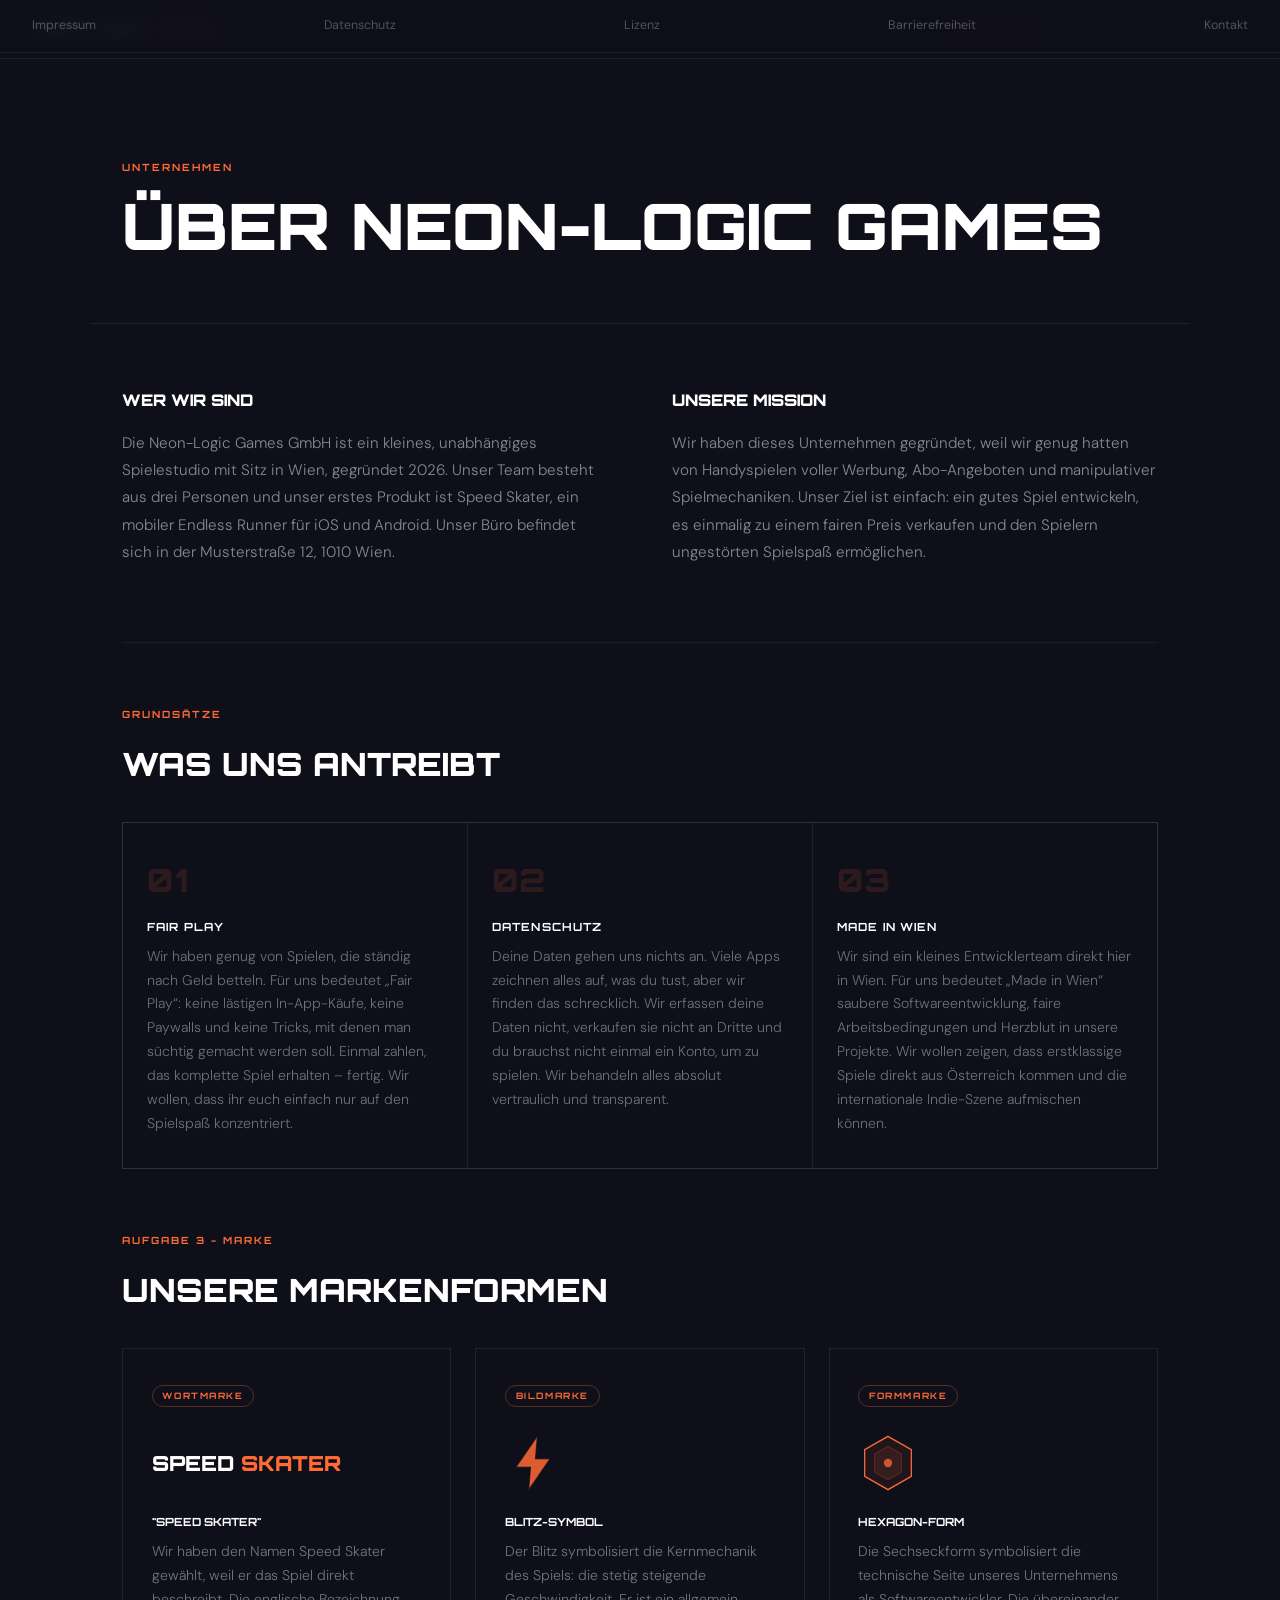
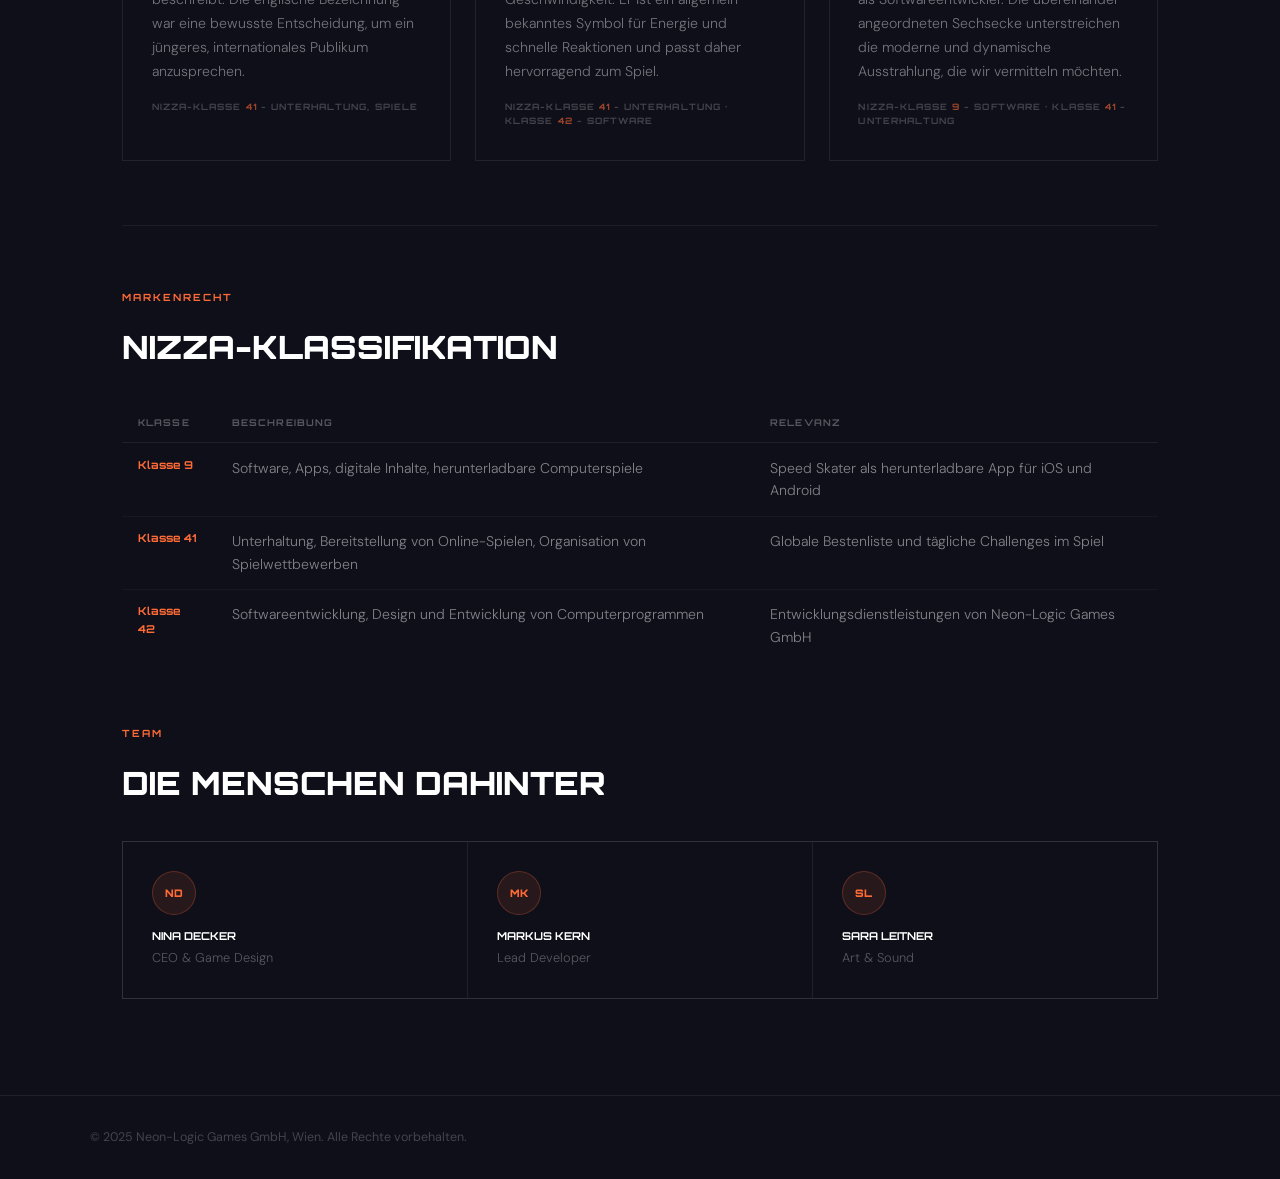
==== about.html @ dabe0238 "about us done" ====
<!DOCTYPE html>
<html lang="de">
<head>
    <meta charset="UTF-8">
    <meta name="viewport" content="width=device-width, initial-scale=1.0">
    <title>Über uns - Neon-Logic Games</title>
    <link rel="preconnect" href="https://fonts.googleapis.com">
    <link rel="preconnect" href="https://fonts.gstatic.com" crossorigin>
    <link href="https://fonts.googleapis.com/css2?family=Orbitron:wght@400;700;900&family=DM+Sans:wght@300;400;500&display=swap" rel="stylesheet">
    <style>
        * {
            box-sizing: border-box;
            margin: 0;
            padding: 0;
        }

        body {
            background-color: #0f0f1a;
            color: #ffffff;
            font-family: 'DM Sans', sans-serif;
            line-height: 1.6;
        }

        a {
            text-decoration: none;
            color: inherit;
        }

        nav {
            position: fixed;
            top: 0;
            left: 0;
            right: 0;
            z-index: 100;
            background: rgba(15, 15, 26, 0.92);
            backdrop-filter: blur(10px);
            border-bottom: 1px solid rgba(255,255,255,0.07);
            padding: 1rem 2rem;
            display: flex;
            justify-content: space-between;
            align-items: center;
        }

        .nav-logo {
            font-family: 'Orbitron', sans-serif;
            font-weight: 900;
            font-size: 0.9rem;
            text-transform: uppercase;
            letter-spacing: 0.08em;
        }

        .nav-logo span {
            color: #ff6b35;
        }

        nav ul {
            list-style: none;
            display: flex;
            gap: 2rem;
        }

        nav ul li a {
            font-family: 'Orbitron', sans-serif;
            font-size: 0.65rem;
            text-transform: uppercase;
            letter-spacing: 0.12em;
            color: rgba(255,255,255,0.5);
            font-weight: 700;
        }

        nav ul li a:hover {
            color: #ff6b35;
        }

        nav ul li a.active {
            color: #ff6b35;
        }

        .page-header {
            padding: 10rem 2rem 4rem 2rem;
            max-width: 1100px;
            margin: 0 auto;
            border-bottom: 1px solid rgba(255,255,255,0.07);
        }

        .eyebrow {
            font-family: 'Orbitron', sans-serif;
            font-size: 0.62rem;
            letter-spacing: 0.2em;
            text-transform: uppercase;
            color: #ff6b35;
            font-weight: 700;
            display: block;
            margin-bottom: 1rem;
        }

        h1 {
            font-family: 'Orbitron', sans-serif;
            font-size: clamp(2rem, 5vw, 4rem);
            font-weight: 900;
            text-transform: uppercase;
            color: #fff;
            line-height: 1.05;
        }

        .content {
            max-width: 1100px;
            margin: 0 auto;
            padding: 4rem 2rem;
        }

        .intro-grid {
            display: grid;
            grid-template-columns: 1fr 1fr;
            gap: 4rem;
            margin-bottom: 4rem;
            padding-bottom: 4rem;
            border-bottom: 1px solid rgba(255,255,255,0.06);
        }

        .intro-grid h2 {
            font-family: 'Orbitron', sans-serif;
            font-size: 1rem;
            font-weight: 900;
            text-transform: uppercase;
            color: #fff;
            margin-bottom: 1rem;
        }

        .intro-grid p {
            font-size: 0.95rem;
            color: rgba(255,255,255,0.5);
            line-height: 1.8;
            font-weight: 300;
            margin-bottom: 0.7rem;
        }

        .values-section {
            margin-bottom: 4rem;
        }

        .section-heading {
            font-family: 'Orbitron', sans-serif;
            font-size: clamp(1.2rem, 2.5vw, 2rem);
            font-weight: 900;
            text-transform: uppercase;
            color: #fff;
            margin-bottom: 2rem;
        }

        .values-grid {
            display: grid;
            grid-template-columns: repeat(3, 1fr);
            border: 1px solid rgba(255,255,255,0.07);
            gap: 1px;
            background: rgba(255,255,255,0.07);
        }

        .value-card {
            background: #0f0f1a;
            padding: 2rem 1.5rem;
        }

        .value-number {
            font-family: 'Orbitron', sans-serif;
            font-size: 2rem;
            font-weight: 900;
            color: rgba(255, 107, 53, 0.12);
            display: block;
            margin-bottom: 0.8rem;
        }

        .value-title {
            font-family: 'Orbitron', sans-serif;
            font-size: 0.7rem;
            font-weight: 700;
            text-transform: uppercase;
            letter-spacing: 0.1em;
            color: #fff;
            margin-bottom: 0.5rem;
        }

        .value-text {
            font-size: 0.88rem;
            font-weight: 300;
            color: rgba(255,255,255,0.4);
            line-height: 1.7;
        }

        .brands-section {
            margin-bottom: 4rem;
            padding-bottom: 4rem;
            border-bottom: 1px solid rgba(255,255,255,0.06);
        }

        .brands-grid {
            display: grid;
            grid-template-columns: repeat(3, 1fr);
            gap: 1.5rem;
            margin-top: 2rem;
        }

        .brand-card {
            border: 1px solid rgba(255,255,255,0.08);
            padding: 2rem 1.8rem;
        }

        .brand-type {
            font-family: 'Orbitron', sans-serif;
            font-size: 0.55rem;
            font-weight: 700;
            letter-spacing: 0.18em;
            text-transform: uppercase;
            color: #ff6b35;
            border: 1px solid rgba(255,107,53,0.3);
            padding: 0.2rem 0.6rem;
            border-radius: 20px;
            display: inline-block;
            margin-bottom: 1.5rem;
        }

        .brand-visual {
            margin-bottom: 1.2rem;
            height: 64px;
            display: flex;
            align-items: center;
        }

        .wordmark-text {
            font-family: 'Orbitron', sans-serif;
            font-size: 1.3rem;
            font-weight: 900;
            text-transform: uppercase;
            color: #fff;
        }

        .wordmark-text span {
            color: #ff6b35;
        }

        .brand-title {
            font-family: 'Orbitron', sans-serif;
            font-size: 0.7rem;
            font-weight: 700;
            text-transform: uppercase;
            color: #fff;
            margin-bottom: 0.5rem;
        }

        .brand-description {
            font-size: 0.88rem;
            font-weight: 300;
            color: rgba(255,255,255,0.42);
            line-height: 1.7;
            margin-bottom: 1rem;
        }

        .nizza-label {
            font-family: 'Orbitron', sans-serif;
            font-size: 0.55rem;
            font-weight: 700;
            letter-spacing: 0.12em;
            text-transform: uppercase;
            color: rgba(255,255,255,0.22);
        }

        .nizza-label span {
            color: rgba(255, 107, 53, 0.6);
        }

        .nizza-section {
            margin-bottom: 4rem;
        }

        table {
            width: 100%;
            border-collapse: collapse;
            margin-top: 1.5rem;
            font-size: 0.88rem;
        }

        th {
            font-family: 'Orbitron', sans-serif;
            font-size: 0.58rem;
            font-weight: 700;
            letter-spacing: 0.12em;
            text-transform: uppercase;
            color: rgba(255,255,255,0.3);
            text-align: left;
            padding: 0.7rem 1rem;
            border-bottom: 1px solid rgba(255,255,255,0.07);
        }

        td {
            padding: 0.85rem 1rem;
            border-bottom: 1px solid rgba(255,255,255,0.04);
            color: rgba(255,255,255,0.48);
            font-weight: 300;
            vertical-align: top;
            line-height: 1.6;
        }

        td:first-child {
            font-family: 'Orbitron', sans-serif;
            font-size: 0.68rem;
            font-weight: 700;
            color: #ff6b35;
        }

        tr:last-child td {
            border-bottom: none;
        }

        .team-section { margin-bottom: 2rem; }

        .team-grid {
            display: grid;
            grid-template-columns: repeat(3, 1fr);
            gap: 1px;
            background: rgba(255,255,255,0.07);
            border: 1px solid rgba(255,255,255,0.07);
            margin-top: 1.5rem;
        }

        .team-card {
            background: #0f0f1a;
            padding: 1.8rem;
        }

        .team-avatar {
            width: 44px;
            height: 44px;
            border-radius: 50%;
            background: rgba(255,107,53,0.1);
            border: 1px solid rgba(255,107,53,0.25);
            display: flex;
            align-items: center;
            justify-content: center;
            font-family: 'Orbitron', sans-serif;
            font-size: 0.65rem;
            font-weight: 900;
            color: #ff6b35;
            margin-bottom: 0.8rem;
        }

        .team-name {
            font-family: 'Orbitron', sans-serif;
            font-size: 0.68rem;
            font-weight: 700;
            text-transform: uppercase;
            color: #fff;
            margin-bottom: 0.2rem;
        }

        .team-role {
            font-size: 0.8rem;
            color: rgba(255,255,255,0.3);
            font-weight: 300;
        }

        footer {
            border-top: 1px solid rgba(255,255,255,0.07);
            padding: 2rem;
        }

        .footer-inner {
            max-width: 1100px;
            margin: 0 auto;
            display: flex;
            justify-content: space-between;
            align-items: center;
            flex-wrap: wrap;
            gap: 1rem;
        }

        .footer-copy {
            font-size: 0.78rem;
            color: rgba(255,255,255,0.22);
        }

        .footer-links {
            display: flex;
            gap: 1.5rem;
            flex-wrap: wrap;
        }

        .footer-links a {
            font-size: 0.78rem;
            color: rgba(255,255,255,0.28);
        }

        .footer-links a:hover {
            color: #ff6b35;
        }

        @media (max-width: 850px) {
            .intro-grid { grid-template-columns: 1fr; gap: 2rem; }
            .brands-grid { grid-template-columns: 1fr; }
            .values-grid { grid-template-columns: 1fr 1fr; }
            .team-grid { grid-template-columns: 1fr 1fr; }
        }

        @media (max-width: 550px) {
            nav ul { display: none; }
            .values-grid { grid-template-columns: 1fr; }
            .team-grid { grid-template-columns: 1fr; }
            .page-header { padding-top: 7rem; }
        }
    </style>
</head>
<body>

<nav>
    <a href="index.html" class="nav-logo">Neon<span>-</span>Logic <span>Games</span></a>
    <ul>
        <li><a href="index.html">Start</a></li>
        <li><a href="about.html" class="active">Über uns</a></li>
        <li><a href="contact.html">Kontakt</a></li>
        <li><a href="impressum.html">Impressum</a></li>
    </ul>
</nav>

<main>
    <div class="page-header">
        <span class="eyebrow">Unternehmen</span>
        <h1>Über Neon-Logic Games</h1>
    </div>

    <div class="content">

        <div class="intro-grid">
            <div>
                <h2>Wer wir sind</h2>
                <p>Die Neon-Logic Games GmbH ist ein kleines, unabhängiges Spielestudio mit Sitz in Wien, gegründet 2026. Unser Team besteht aus drei Personen und unser erstes Produkt ist Speed ​​Skater, ein mobiler Endless Runner für iOS und Android. Unser Büro befindet sich in der Musterstraße 12, 1010 Wien.</p>
            </div>
            <div>
                <h2>Unsere Mission</h2>
                <p>Wir haben dieses Unternehmen gegründet, weil wir genug hatten von Handyspielen voller Werbung, Abo-Angeboten und manipulativer Spielmechaniken. Unser Ziel ist einfach: ein gutes Spiel entwickeln, es einmalig zu einem fairen Preis verkaufen und den Spielern ungestörten Spielspaß ermöglichen.</p>
            </div>
        </div>

        <div class="values-section">
            <span class="eyebrow">Grundsätze</span>
            <h2 class="section-heading">Was uns antreibt</h2>
            <div class="values-grid">
                <div class="value-card">
                    <span class="value-number">01</span>
                    <div class="value-title">Fair Play</div>
                    <p class="value-text">Wir haben genug von Spielen, die ständig nach Geld betteln. Für uns bedeutet „Fair Play“: keine lästigen In-App-Käufe, keine Paywalls und keine Tricks, mit denen man süchtig gemacht werden soll. Einmal zahlen, das komplette Spiel erhalten – fertig. Wir wollen, dass ihr euch einfach nur auf den Spielspaß konzentriert.</p>
                </div>
                <div class="value-card">
                    <span class="value-number">02</span>
                    <div class="value-title">Datenschutz</div>
                    <p class="value-text">Deine Daten gehen uns nichts an. Viele Apps zeichnen alles auf, was du tust, aber wir finden das schrecklich. Wir erfassen deine Daten nicht, verkaufen sie nicht an Dritte und du brauchst nicht einmal ein Konto, um zu spielen. Wir behandeln alles absolut vertraulich und transparent.</p>
                </div>
                <div class="value-card">
                    <span class="value-number">03</span>
                    <div class="value-title">Made in Wien</div>
                    <p class="value-text">Wir sind ein kleines Entwicklerteam direkt hier in Wien. Für uns bedeutet „Made in Wien“ saubere Softwareentwicklung, faire Arbeitsbedingungen und Herzblut in unsere Projekte. Wir wollen zeigen, dass erstklassige Spiele direkt aus Österreich kommen und die internationale Indie-Szene aufmischen können.</p>
                </div>
            </div>
        </div>

        <div class="brands-section">
            <span class="eyebrow">Aufgabe 3 - Marke</span>
            <h2 class="section-heading">Unsere Markenformen</h2>

            <div class="brands-grid">

                <div class="brand-card">
                    <span class="brand-type">Wortmarke</span>
                    <div class="brand-visual">
                        <div class="wordmark-text">Speed<span> Skater</span></div>
                    </div>
                    <div class="brand-title">"Speed Skater"</div>
                    <p class="brand-description">Wir haben den Namen Speed ​​Skater gewählt, weil er das Spiel direkt beschreibt. Die englische Bezeichnung war eine bewusste Entscheidung, um ein jüngeres, internationales Publikum anzusprechen.</p>
                    <div class="nizza-label">Nizza-Klasse <span>41</span> - Unterhaltung, Spiele</div>
                </div>

                <div class="brand-card">
                    <span class="brand-type">Bildmarke</span>
                    <div class="brand-visual">
                        <svg width="56" height="56" viewBox="0 0 64 64" fill="none" xmlns="http://www.w3.org/2000/svg" aria-label="Blitz-Symbol der Bildmarke">
                            <polygon points="36,4 14,36 30,36 28,60 50,28 34,28" fill="#ff6b35" opacity="0.85"/>
                            <polygon points="36,4 14,36 30,36 28,60 50,28 34,28" fill="none" stroke="#ff6b35" stroke-width="1.5" opacity="0.3"/>
                        </svg>
                    </div>
                    <div class="brand-title">Blitz-Symbol</div>
                    <p class="brand-description">Der Blitz symbolisiert die Kernmechanik des Spiels: die stetig steigende Geschwindigkeit. Er ist ein allgemein bekanntes Symbol für Energie und schnelle Reaktionen und passt daher hervorragend zum Spiel.</p>
                    <div class="nizza-label">Nizza-Klasse <span>41</span> - Unterhaltung · Klasse <span>42</span> - Software</div>
                </div>

                <div class="brand-card">
                    <span class="brand-type">Formmarke</span>
                    <div class="brand-visual">
                        <svg width="60" height="60" viewBox="0 0 72 72" fill="none" xmlns="http://www.w3.org/2000/svg" aria-label="Hexagon-Formmarke">
                            <polygon points="36,4 64,20 64,52 36,68 8,52 8,20" fill="rgba(255,107,53,0.07)" stroke="#ff6b35" stroke-width="1.5"/>
                            <polygon points="36,16 52,25 52,47 36,56 20,47 20,25" fill="rgba(255,107,53,0.1)" stroke="rgba(255,107,53,0.3)" stroke-width="1"/>
                            <circle cx="36" cy="36" r="5" fill="#ff6b35" opacity="0.75"/>
                        </svg>
                    </div>
                    <div class="brand-title">Hexagon-Form</div>
                    <p class="brand-description">Die Sechseckform symbolisiert die technische Seite unseres Unternehmens als Softwareentwickler. Die übereinander angeordneten Sechsecke unterstreichen die moderne und dynamische Ausstrahlung, die wir vermitteln möchten.</p>
                    <div class="nizza-label">Nizza-Klasse <span>9</span> - Software · Klasse <span>41</span> - Unterhaltung</div>
                </div>

            </div>
        </div>

        <div class="nizza-section">
            <span class="eyebrow">Markenrecht</span>
            <h2 class="section-heading">Nizza-Klassifikation</h2>
            <table>
                <thead>
                    <tr>
                        <th>Klasse</th>
                        <th>Beschreibung</th>
                        <th>Relevanz</th>
                    </tr>
                </thead>
                <tbody>
                    <tr>
                        <td>Klasse 9</td>
                        <td>Software, Apps, digitale Inhalte, herunterladbare Computerspiele</td>
                        <td>Speed Skater als herunterladbare App für iOS und Android</td>
                    </tr>
                    <tr>
                        <td>Klasse 41</td>
                        <td>Unterhaltung, Bereitstellung von Online-Spielen, Organisation von Spielwettbewerben</td>
                        <td>Globale Bestenliste und tägliche Challenges im Spiel</td>
                    </tr>
                    <tr>
                        <td>Klasse 42</td>
                        <td>Softwareentwicklung, Design und Entwicklung von Computerprogrammen</td>
                        <td>Entwicklungsdienstleistungen von Neon-Logic Games GmbH</td>
                    </tr>
                </tbody>
            </table>
        </div>

        <div class="team-section">
            <span class="eyebrow">Team</span>
            <h2 class="section-heading">Die Menschen dahinter</h2>
            <div class="team-grid">
                <div class="team-card">
                    <div class="team-avatar">ND</div>
                    <div class="team-name">Nina Decker</div>
                    <div class="team-role">CEO &amp; Game Design</div>
                </div>
                <div class="team-card">
                    <div class="team-avatar">MK</div>
                    <div class="team-name">Markus Kern</div>
                    <div class="team-role">Lead Developer</div>
                </div>
                <div class="team-card">
                    <div class="team-avatar">SL</div>
                    <div class="team-name">Sara Leitner</div>
                    <div class="team-role">Art &amp; Sound</div>
                </div>
            </div>
        </div>

    </div>
</main>

<footer>
    <div class="footer-inner">
        <span class="footer-copy">© 2025 Neon-Logic Games GmbH, Wien. Alle Rechte vorbehalten.</span>
        <nav class="footer-links">
            <a href="impressum.html">Impressum</a>
            <a href="privacy.html">Datenschutz</a>
            <a href="license.html">Lizenz</a>
            <a href="accessibility.html">Barrierefreiheit</a>
            <a href="contact.html">Kontakt</a>
        </nav>
    </div>
</footer>

</body>
</html>
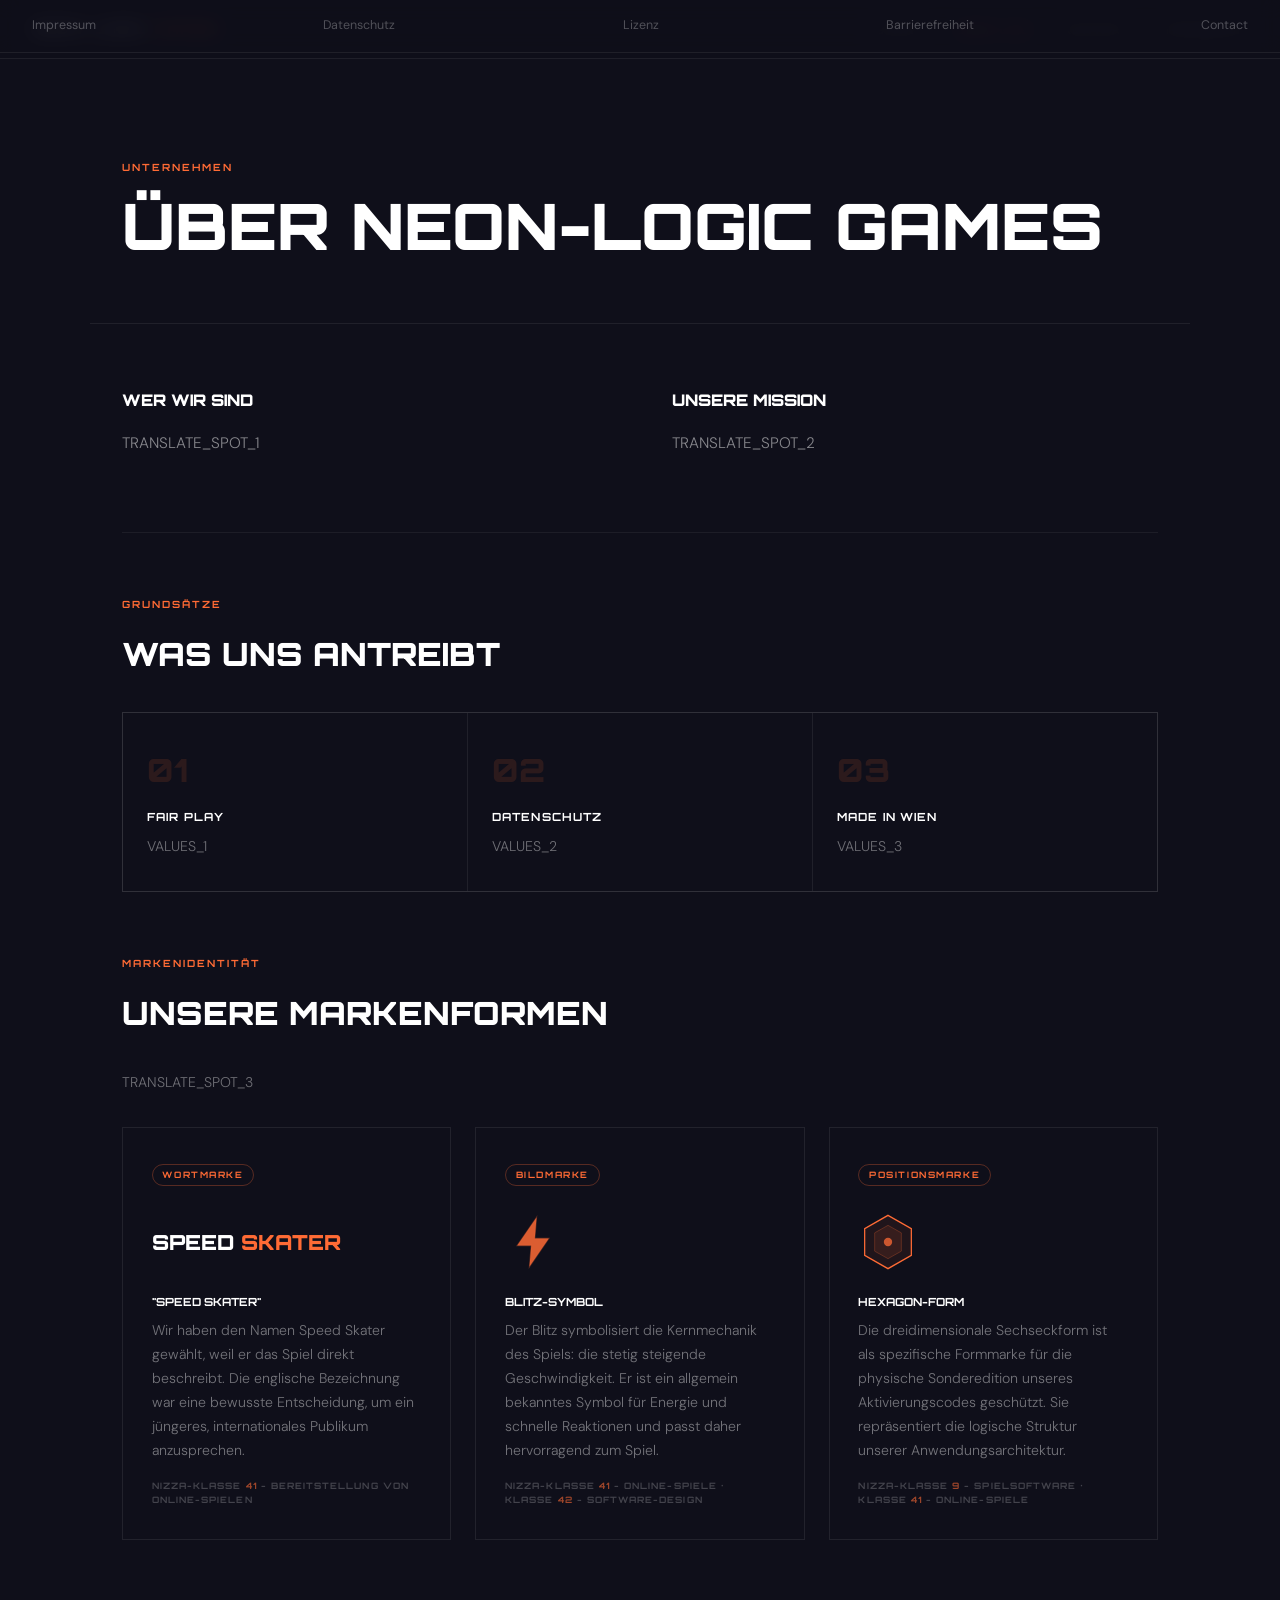
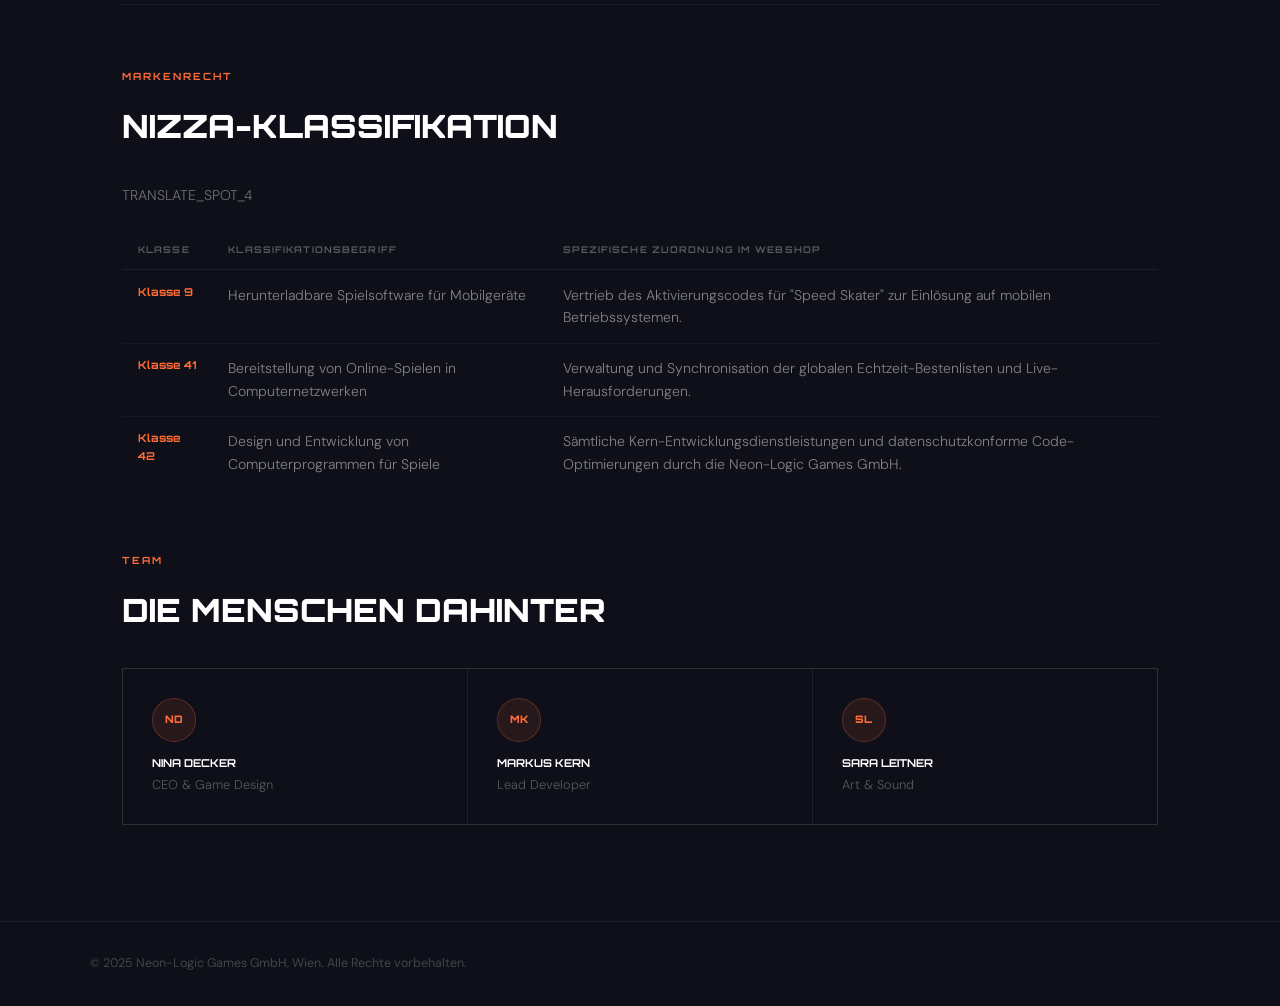
==== commit 21212953: "Refactor style and layout to one css file for optimization" ====
--- a/about.html
+++ b/about.html
@@ -7,406 +7,7 @@
     <link rel="preconnect" href="https://fonts.googleapis.com">
     <link rel="preconnect" href="https://fonts.gstatic.com" crossorigin>
     <link href="https://fonts.googleapis.com/css2?family=Orbitron:wght@400;700;900&family=DM+Sans:wght@300;400;500&display=swap" rel="stylesheet">
-    <style>
-        * {
-            box-sizing: border-box;
-            margin: 0;
-            padding: 0;
-        }
-
-        body {
-            background-color: #0f0f1a;
-            color: #ffffff;
-            font-family: 'DM Sans', sans-serif;
-            line-height: 1.6;
-        }
-
-        a {
-            text-decoration: none;
-            color: inherit;
-        }
-
-        nav {
-            position: fixed;
-            top: 0;
-            left: 0;
-            right: 0;
-            z-index: 100;
-            background: rgba(15, 15, 26, 0.92);
-            backdrop-filter: blur(10px);
-            border-bottom: 1px solid rgba(255,255,255,0.07);
-            padding: 1rem 2rem;
-            display: flex;
-            justify-content: space-between;
-            align-items: center;
-        }
-
-        .nav-logo {
-            font-family: 'Orbitron', sans-serif;
-            font-weight: 900;
-            font-size: 0.9rem;
-            text-transform: uppercase;
-            letter-spacing: 0.08em;
-        }
-
-        .nav-logo span {
-            color: #ff6b35;
-        }
-
-        nav ul {
-            list-style: none;
-            display: flex;
-            gap: 2rem;
-        }
-
-        nav ul li a {
-            font-family: 'Orbitron', sans-serif;
-            font-size: 0.65rem;
-            text-transform: uppercase;
-            letter-spacing: 0.12em;
-            color: rgba(255,255,255,0.5);
-            font-weight: 700;
-        }
-
-        nav ul li a:hover {
-            color: #ff6b35;
-        }
-
-        nav ul li a.active {
-            color: #ff6b35;
-        }
-
-        .page-header {
-            padding: 10rem 2rem 4rem 2rem;
-            max-width: 1100px;
-            margin: 0 auto;
-            border-bottom: 1px solid rgba(255,255,255,0.07);
-        }
-
-        .eyebrow {
-            font-family: 'Orbitron', sans-serif;
-            font-size: 0.62rem;
-            letter-spacing: 0.2em;
-            text-transform: uppercase;
-            color: #ff6b35;
-            font-weight: 700;
-            display: block;
-            margin-bottom: 1rem;
-        }
-
-        h1 {
-            font-family: 'Orbitron', sans-serif;
-            font-size: clamp(2rem, 5vw, 4rem);
-            font-weight: 900;
-            text-transform: uppercase;
-            color: #fff;
-            line-height: 1.05;
-        }
-
-        .content {
-            max-width: 1100px;
-            margin: 0 auto;
-            padding: 4rem 2rem;
-        }
-
-        .intro-grid {
-            display: grid;
-            grid-template-columns: 1fr 1fr;
-            gap: 4rem;
-            margin-bottom: 4rem;
-            padding-bottom: 4rem;
-            border-bottom: 1px solid rgba(255,255,255,0.06);
-        }
-
-        .intro-grid h2 {
-            font-family: 'Orbitron', sans-serif;
-            font-size: 1rem;
-            font-weight: 900;
-            text-transform: uppercase;
-            color: #fff;
-            margin-bottom: 1rem;
-        }
-
-        .intro-grid p {
-            font-size: 0.95rem;
-            color: rgba(255,255,255,0.5);
-            line-height: 1.8;
-            font-weight: 300;
-            margin-bottom: 0.7rem;
-        }
-
-        .values-section {
-            margin-bottom: 4rem;
-        }
-
-        .section-heading {
-            font-family: 'Orbitron', sans-serif;
-            font-size: clamp(1.2rem, 2.5vw, 2rem);
-            font-weight: 900;
-            text-transform: uppercase;
-            color: #fff;
-            margin-bottom: 2rem;
-        }
-
-        .values-grid {
-            display: grid;
-            grid-template-columns: repeat(3, 1fr);
-            border: 1px solid rgba(255,255,255,0.07);
-            gap: 1px;
-            background: rgba(255,255,255,0.07);
-        }
-
-        .value-card {
-            background: #0f0f1a;
-            padding: 2rem 1.5rem;
-        }
-
-        .value-number {
-            font-family: 'Orbitron', sans-serif;
-            font-size: 2rem;
-            font-weight: 900;
-            color: rgba(255, 107, 53, 0.12);
-            display: block;
-            margin-bottom: 0.8rem;
-        }
-
-        .value-title {
-            font-family: 'Orbitron', sans-serif;
-            font-size: 0.7rem;
-            font-weight: 700;
-            text-transform: uppercase;
-            letter-spacing: 0.1em;
-            color: #fff;
-            margin-bottom: 0.5rem;
-        }
-
-        .value-text {
-            font-size: 0.88rem;
-            font-weight: 300;
-            color: rgba(255,255,255,0.4);
-            line-height: 1.7;
-        }
-
-        .brands-section {
-            margin-bottom: 4rem;
-            padding-bottom: 4rem;
-            border-bottom: 1px solid rgba(255,255,255,0.06);
-        }
-
-        .brands-grid {
-            display: grid;
-            grid-template-columns: repeat(3, 1fr);
-            gap: 1.5rem;
-            margin-top: 2rem;
-        }
-
-        .brand-card {
-            border: 1px solid rgba(255,255,255,0.08);
-            padding: 2rem 1.8rem;
-        }
-
-        .brand-type {
-            font-family: 'Orbitron', sans-serif;
-            font-size: 0.55rem;
-            font-weight: 700;
-            letter-spacing: 0.18em;
-            text-transform: uppercase;
-            color: #ff6b35;
-            border: 1px solid rgba(255,107,53,0.3);
-            padding: 0.2rem 0.6rem;
-            border-radius: 20px;
-            display: inline-block;
-            margin-bottom: 1.5rem;
-        }
-
-        .brand-visual {
-            margin-bottom: 1.2rem;
-            height: 64px;
-            display: flex;
-            align-items: center;
-        }
-
-        .wordmark-text {
-            font-family: 'Orbitron', sans-serif;
-            font-size: 1.3rem;
-            font-weight: 900;
-            text-transform: uppercase;
-            color: #fff;
-        }
-
-        .wordmark-text span {
-            color: #ff6b35;
-        }
-
-        .brand-title {
-            font-family: 'Orbitron', sans-serif;
-            font-size: 0.7rem;
-            font-weight: 700;
-            text-transform: uppercase;
-            color: #fff;
-            margin-bottom: 0.5rem;
-        }
-
-        .brand-description {
-            font-size: 0.88rem;
-            font-weight: 300;
-            color: rgba(255,255,255,0.42);
-            line-height: 1.7;
-            margin-bottom: 1rem;
-        }
-
-        .nizza-label {
-            font-family: 'Orbitron', sans-serif;
-            font-size: 0.55rem;
-            font-weight: 700;
-            letter-spacing: 0.12em;
-            text-transform: uppercase;
-            color: rgba(255,255,255,0.22);
-        }
-
-        .nizza-label span {
-            color: rgba(255, 107, 53, 0.6);
-        }
-
-        .nizza-section {
-            margin-bottom: 4rem;
-        }
-
-        table {
-            width: 100%;
-            border-collapse: collapse;
-            margin-top: 1.5rem;
-            font-size: 0.88rem;
-        }
-
-        th {
-            font-family: 'Orbitron', sans-serif;
-            font-size: 0.58rem;
-            font-weight: 700;
-            letter-spacing: 0.12em;
-            text-transform: uppercase;
-            color: rgba(255,255,255,0.3);
-            text-align: left;
-            padding: 0.7rem 1rem;
-            border-bottom: 1px solid rgba(255,255,255,0.07);
-        }
-
-        td {
-            padding: 0.85rem 1rem;
-            border-bottom: 1px solid rgba(255,255,255,0.04);
-            color: rgba(255,255,255,0.48);
-            font-weight: 300;
-            vertical-align: top;
-            line-height: 1.6;
-        }
-
-        td:first-child {
-            font-family: 'Orbitron', sans-serif;
-            font-size: 0.68rem;
-            font-weight: 700;
-            color: #ff6b35;
-        }
-
-        tr:last-child td {
-            border-bottom: none;
-        }
-
-        .team-section { margin-bottom: 2rem; }
-
-        .team-grid {
-            display: grid;
-            grid-template-columns: repeat(3, 1fr);
-            gap: 1px;
-            background: rgba(255,255,255,0.07);
-            border: 1px solid rgba(255,255,255,0.07);
-            margin-top: 1.5rem;
-        }
-
-        .team-card {
-            background: #0f0f1a;
-            padding: 1.8rem;
-        }
-
-        .team-avatar {
-            width: 44px;
-            height: 44px;
-            border-radius: 50%;
-            background: rgba(255,107,53,0.1);
-            border: 1px solid rgba(255,107,53,0.25);
-            display: flex;
-            align-items: center;
-            justify-content: center;
-            font-family: 'Orbitron', sans-serif;
-            font-size: 0.65rem;
-            font-weight: 900;
-            color: #ff6b35;
-            margin-bottom: 0.8rem;
-        }
-
-        .team-name {
-            font-family: 'Orbitron', sans-serif;
-            font-size: 0.68rem;
-            font-weight: 700;
-            text-transform: uppercase;
-            color: #fff;
-            margin-bottom: 0.2rem;
-        }
-
-        .team-role {
-            font-size: 0.8rem;
-            color: rgba(255,255,255,0.3);
-            font-weight: 300;
-        }
-
-        footer {
-            border-top: 1px solid rgba(255,255,255,0.07);
-            padding: 2rem;
-        }
-
-        .footer-inner {
-            max-width: 1100px;
-            margin: 0 auto;
-            display: flex;
-            justify-content: space-between;
-            align-items: center;
-            flex-wrap: wrap;
-            gap: 1rem;
-        }
-
-        .footer-copy {
-            font-size: 0.78rem;
-            color: rgba(255,255,255,0.22);
-        }
-
-        .footer-links {
-            display: flex;
-            gap: 1.5rem;
-            flex-wrap: wrap;
-        }
-
-        .footer-links a {
-            font-size: 0.78rem;
-            color: rgba(255,255,255,0.28);
-        }
-
-        .footer-links a:hover {
-            color: #ff6b35;
-        }
-
-        @media (max-width: 850px) {
-            .intro-grid { grid-template-columns: 1fr; gap: 2rem; }
-            .brands-grid { grid-template-columns: 1fr; }
-            .values-grid { grid-template-columns: 1fr 1fr; }
-            .team-grid { grid-template-columns: 1fr 1fr; }
-        }
-
-        @media (max-width: 550px) {
-            nav ul { display: none; }
-            .values-grid { grid-template-columns: 1fr; }
-            .team-grid { grid-template-columns: 1fr; }
-            .page-header { padding-top: 7rem; }
-        }
-    </style>
+    <link rel="stylesheet" href="css/style.css">
 </head>
 <body>
 
@@ -426,16 +27,15 @@
         <h1>Über Neon-Logic Games</h1>
     </div>
 
-    <div class="content">
-
+    <div class="content-wide">
         <div class="intro-grid">
             <div>
                 <h2>Wer wir sind</h2>
-                <p>Die Neon-Logic Games GmbH ist ein kleines, unabhängiges Spielestudio mit Sitz in Wien, gegründet 2026. Unser Team besteht aus drei Personen und unser erstes Produkt ist Speed ​​Skater, ein mobiler Endless Runner für iOS und Android. Unser Büro befindet sich in der Musterstraße 12, 1010 Wien.</p>
+                <p>TRANSLATE_SPOT_1</p>
             </div>
             <div>
                 <h2>Unsere Mission</h2>
-                <p>Wir haben dieses Unternehmen gegründet, weil wir genug hatten von Handyspielen voller Werbung, Abo-Angeboten und manipulativer Spielmechaniken. Unser Ziel ist einfach: ein gutes Spiel entwickeln, es einmalig zu einem fairen Preis verkaufen und den Spielern ungestörten Spielspaß ermöglichen.</p>
+                <p>TRANSLATE_SPOT_2</p>
             </div>
         </div>
 
@@ -446,35 +46,35 @@
                 <div class="value-card">
                     <span class="value-number">01</span>
                     <div class="value-title">Fair Play</div>
-                    <p class="value-text">Wir haben genug von Spielen, die ständig nach Geld betteln. Für uns bedeutet „Fair Play“: keine lästigen In-App-Käufe, keine Paywalls und keine Tricks, mit denen man süchtig gemacht werden soll. Einmal zahlen, das komplette Spiel erhalten – fertig. Wir wollen, dass ihr euch einfach nur auf den Spielspaß konzentriert.</p>
+                    <p class="value-text">VALUES_1</p>
                 </div>
                 <div class="value-card">
                     <span class="value-number">02</span>
                     <div class="value-title">Datenschutz</div>
-                    <p class="value-text">Deine Daten gehen uns nichts an. Viele Apps zeichnen alles auf, was du tust, aber wir finden das schrecklich. Wir erfassen deine Daten nicht, verkaufen sie nicht an Dritte und du brauchst nicht einmal ein Konto, um zu spielen. Wir behandeln alles absolut vertraulich und transparent.</p>
+                    <p class="value-text">VALUES_2</p>
                 </div>
                 <div class="value-card">
                     <span class="value-number">03</span>
                     <div class="value-title">Made in Wien</div>
-                    <p class="value-text">Wir sind ein kleines Entwicklerteam direkt hier in Wien. Für uns bedeutet „Made in Wien“ saubere Softwareentwicklung, faire Arbeitsbedingungen und Herzblut in unsere Projekte. Wir wollen zeigen, dass erstklassige Spiele direkt aus Österreich kommen und die internationale Indie-Szene aufmischen können.</p>
+                    <p class="value-text">VALUES_3</p>
                 </div>
             </div>
         </div>
 
         <div class="brands-section">
-            <span class="eyebrow">Aufgabe 3 - Marke</span>
+            <span class="eyebrow">Markenidentität</span>
             <h2 class="section-heading">Unsere Markenformen</h2>
+            <p class="brand-description" style="color:rgba(255,255,255,0.4); margin-bottom:2rem;">TRANSLATE_SPOT_3</p>
 
             <div class="brands-grid">
-
                 <div class="brand-card">
                     <span class="brand-type">Wortmarke</span>
                     <div class="brand-visual">
                         <div class="wordmark-text">Speed<span> Skater</span></div>
                     </div>
                     <div class="brand-title">"Speed Skater"</div>
-                    <p class="brand-description">Wir haben den Namen Speed ​​Skater gewählt, weil er das Spiel direkt beschreibt. Die englische Bezeichnung war eine bewusste Entscheidung, um ein jüngeres, internationales Publikum anzusprechen.</p>
-                    <div class="nizza-label">Nizza-Klasse <span>41</span> - Unterhaltung, Spiele</div>
+                    <p class="brand-description">Wir haben den Namen Speed Skater gewählt, weil er das Spiel direkt beschreibt. Die englische Bezeichnung war eine bewusste Entscheidung, um ein jüngeres, internationales Publikum anzusprechen.</p>
+                    <div class="nizza-label">Nizza-Klasse <span>41</span> - Bereitstellung von Online-Spielen</div>
                 </div>
 
                 <div class="brand-card">
@@ -487,11 +87,11 @@
                     </div>
                     <div class="brand-title">Blitz-Symbol</div>
                     <p class="brand-description">Der Blitz symbolisiert die Kernmechanik des Spiels: die stetig steigende Geschwindigkeit. Er ist ein allgemein bekanntes Symbol für Energie und schnelle Reaktionen und passt daher hervorragend zum Spiel.</p>
-                    <div class="nizza-label">Nizza-Klasse <span>41</span> - Unterhaltung · Klasse <span>42</span> - Software</div>
+                    <div class="nizza-label">Nizza-Klasse <span>41</span> - Online-Spiele · Klasse <span>42</span> - Software-Design</div>
                 </div>
 
                 <div class="brand-card">
-                    <span class="brand-type">Formmarke</span>
+                    <span class="brand-type">Positionsmarke</span>
                     <div class="brand-visual">
                         <svg width="60" height="60" viewBox="0 0 72 72" fill="none" xmlns="http://www.w3.org/2000/svg" aria-label="Hexagon-Formmarke">
                             <polygon points="36,4 64,20 64,52 36,68 8,52 8,20" fill="rgba(255,107,53,0.07)" stroke="#ff6b35" stroke-width="1.5"/>
@@ -500,39 +100,39 @@
                         </svg>
                     </div>
                     <div class="brand-title">Hexagon-Form</div>
-                    <p class="brand-description">Die Sechseckform symbolisiert die technische Seite unseres Unternehmens als Softwareentwickler. Die übereinander angeordneten Sechsecke unterstreichen die moderne und dynamische Ausstrahlung, die wir vermitteln möchten.</p>
-                    <div class="nizza-label">Nizza-Klasse <span>9</span> - Software · Klasse <span>41</span> - Unterhaltung</div>
+                    <p class="brand-description">Die dreidimensionale Sechseckform ist als spezifische Formmarke für die physische Sonderedition unseres Aktivierungscodes geschützt. Sie repräsentiert die logische Struktur unserer Anwendungsarchitektur.</p>
+                    <div class="nizza-label">Nizza-Klasse <span>9</span> - Spielsoftware · Klasse <span>41</span> - Online-Spiele</div>
                 </div>
-
             </div>
         </div>
 
         <div class="nizza-section">
             <span class="eyebrow">Markenrecht</span>
             <h2 class="section-heading">Nizza-Klassifikation</h2>
+            <p class="brand-description" style="color:rgba(255,255,255,0.4); margin-bottom:1rem;">TRANSLATE_SPOT_4</p>
             <table>
                 <thead>
                     <tr>
                         <th>Klasse</th>
-                        <th>Beschreibung</th>
-                        <th>Relevanz</th>
+                        <th>Klassifikationsbegriff</th>
+                        <th>Spezifische Zuordnung im Webshop</th>
                     </tr>
                 </thead>
                 <tbody>
                     <tr>
                         <td>Klasse 9</td>
-                        <td>Software, Apps, digitale Inhalte, herunterladbare Computerspiele</td>
-                        <td>Speed Skater als herunterladbare App für iOS und Android</td>
+                        <td>Herunterladbare Spielsoftware für Mobilgeräte</td>
+                        <td>Vertrieb des Aktivierungscodes für "Speed Skater" zur Einlösung auf mobilen Betriebssystemen.</td>
                     </tr>
                     <tr>
                         <td>Klasse 41</td>
-                        <td>Unterhaltung, Bereitstellung von Online-Spielen, Organisation von Spielwettbewerben</td>
-                        <td>Globale Bestenliste und tägliche Challenges im Spiel</td>
+                        <td>Bereitstellung von Online-Spielen in Computernetzwerken</td>
+                        <td>Verwaltung und Synchronisation der globalen Echtzeit-Bestenlisten und Live-Herausforderungen.</td>
                     </tr>
                     <tr>
                         <td>Klasse 42</td>
-                        <td>Softwareentwicklung, Design und Entwicklung von Computerprogrammen</td>
-                        <td>Entwicklungsdienstleistungen von Neon-Logic Games GmbH</td>
+                        <td>Design und Entwicklung von Computerprogrammen für Spiele</td>
+                        <td>Sämtliche Kern-Entwicklungsdienstleistungen und datenschutzkonforme Code-Optimierungen durch die Neon-Logic Games GmbH.</td>
                     </tr>
                 </tbody>
             </table>
@@ -559,19 +159,18 @@
                 </div>
             </div>
         </div>
-
     </div>
 </main>
 
 <footer>
     <div class="footer-inner">
         <span class="footer-copy">© 2025 Neon-Logic Games GmbH, Wien. Alle Rechte vorbehalten.</span>
-        <nav class="footer-links">
+        <nav class="footer-links" aria-label="Footer-Navigation">
             <a href="impressum.html">Impressum</a>
             <a href="privacy.html">Datenschutz</a>
             <a href="license.html">Lizenz</a>
             <a href="accessibility.html">Barrierefreiheit</a>
-            <a href="contact.html">Kontakt</a>
+            <a href="contact.html">Contact</a>
         </nav>
     </div>
 </footer>
--- a/css/style.css
+++ b/css/style.css
@@ -0,0 +1,883 @@
+* {
+    box-sizing: border-box;
+    margin: 0;
+    padding: 0;
+}
+
+body {
+    background-color: #0f0f1a;
+    color: #ffffff;
+    font-family: 'DM Sans', sans-serif;
+    line-height: 1.6;
+}
+
+a {
+    text-decoration: none;
+    color: inherit;
+}
+
+nav {
+    position: fixed;
+    top: 0;
+    left: 0;
+    right: 0;
+    z-index: 100;
+    display: flex;
+    justify-content: space-between;
+    align-items: center;
+    padding: 1rem 2rem;
+    background: rgba(15, 15, 26, 0.92);
+    backdrop-filter: blur(10px);
+    border-bottom: 1px solid rgba(255,255,255,0.07);
+}
+
+.nav-logo {
+    font-family: 'Orbitron', sans-serif;
+    font-size: 0.9rem;
+    text-transform: uppercase;
+    font-weight: 900;
+    letter-spacing: 0.08em;
+}
+
+.nav-logo span { 
+    color: #ff6b35; 
+}
+
+nav ul {
+    display: flex;
+    gap: 2rem;
+    list-style: none;
+}
+
+nav ul li a {
+    font-family: 'Orbitron', sans-serif;
+    font-size: 0.65rem;
+    text-transform: uppercase;
+    letter-spacing: 0.12em;
+    color: rgba(255,255,255,0.5);
+    font-weight: 700;
+}
+
+nav ul li a:hover,
+nav ul li a.active {
+    color: #ff6b35;
+}
+
+.page-header {
+    max-width: 1100px;
+    margin: 0 auto;
+    padding: 10rem 2rem 4rem 2rem;
+    border-bottom: 1px solid rgba(255,255,255,0.07);
+}
+
+.eyebrow {
+    color: #ff6b35;
+    font-family: 'Orbitron', sans-serif;
+    font-size: 0.62rem;
+    font-weight: 700;
+    letter-spacing: 0.2em;
+    text-transform: uppercase;
+    margin-bottom: 1rem;
+    display: block;
+}
+
+h1 {
+    font-family: 'Orbitron', sans-serif;
+    font-size: clamp(2rem, 5vw, 4rem);
+    font-weight: 900;
+    text-transform: uppercase;
+    color: #fff;
+    line-height: 1.05;
+}
+
+.content {
+    max-width: 800px;
+    padding: 4rem 2rem;
+    margin: 0 auto;
+}
+
+.content-wide {
+    max-width: 1100px;
+    padding: 4rem 2rem;
+    margin: 0 auto;
+}
+
+.block {
+    margin-bottom: 3rem;
+    padding-bottom: 3rem;
+    border-bottom: 1px solid rgba(255,255,255,0.06);
+}
+
+.block:last-child {
+    margin-bottom: 0;
+    border-bottom: none;
+}
+
+.block h2 {
+    font-size: 0.72rem;
+    font-family: 'Orbitron', sans-serif;
+    font-weight: 700;
+    text-transform: uppercase;
+    letter-spacing: 0.14em;
+    color: #ff6b35;
+    margin-bottom: 1rem;
+}
+
+.block p {
+    font-size: 0.93rem;
+    color: rgba(255,255,255,0.5);
+    line-height: 1.85;
+    font-weight: 300;
+    margin-bottom: 0.8rem;
+}
+
+.block p:last-child { 
+    margin-bottom: 0; 
+}
+
+.block ul {
+    list-style: none;
+    margin: 0.5rem 0 0.8rem 0;
+}
+
+.block ul li {
+    font-size: 0.9rem;
+    color: rgba(255,255,255,0.45);
+    padding: 0.3rem 0 0.3rem 1.1rem;
+    position: relative;
+    font-weight: 300;
+    line-height: 1.7;
+}
+
+.block ul li::before {
+    content: '▸';
+    position: absolute;
+    color: #ff6b35;
+    left: 0;
+    font-size: 0.6rem;
+    top: 0.45rem;
+}
+
+.block a {
+    color: rgba(255,255,255,0.5);
+    border-bottom: 1px solid rgba(255,107,53,0.25);
+}
+
+.block a:hover { 
+    color: #ff6b35; 
+}
+
+.section-heading {
+    font-family: 'Orbitron', sans-serif;
+    font-size: clamp(1.2rem, 2.5vw, 2rem);
+    text-transform: uppercase;
+    font-weight: 900;
+    color: #fff;
+    margin-bottom: 2rem;
+}
+
+.status-box {
+    padding: 1.5rem;
+    background: rgba(255,107,53,0.03);
+    border: 1px solid rgba(255,107,53,0.28);
+    margin-bottom: 3rem;
+}
+
+.status-box p {
+    font-size: 0.9rem;
+    line-height: 1.75;
+    color: rgba(255,255,255,0.52);
+    font-weight: 300;
+}
+
+.status-box strong {
+    font-weight: 500;
+    color: #fff;
+}
+
+.conformance-grid, 
+.rights-grid {
+    display: grid;
+    grid-template-columns: 1fr 1fr;
+    background: rgba(255,255,255,0.07);
+    border: 1px solid rgba(255,255,255,0.07);
+    gap: 1px;
+    margin-top: 1.5rem;
+}
+
+.conformance-item, 
+.rights-col {
+    background: #0f0f1a;
+    padding: 1.5rem;
+}
+
+.rights-col { 
+    padding: 1.8rem; 
+}
+
+.conformance-label {
+    font-family: 'Orbitron', sans-serif;
+    font-size: 0.58rem;
+    text-transform: uppercase;
+    font-weight: 700;
+    letter-spacing: 0.12em;
+    color: rgba(255,255,255,0.3);
+    margin-bottom: 0.4rem;
+    display: block;
+}
+
+.conformance-value, 
+.rights-col ul li {
+    font-size: 0.85rem;
+    color: rgba(255,255,255,0.5);
+    line-height: 1.6;
+    font-weight: 300;
+}
+
+.rights-col h3 {
+    font-family: 'Orbitron', sans-serif;
+    font-size: 0.62rem;
+    font-weight: 700;
+    text-transform: uppercase;
+    letter-spacing: 0.12em;
+    color: #fff;
+    margin-bottom: 1rem;
+}
+
+.rights-col ul { 
+    list-style: none; 
+}
+
+.rights-col ul li {
+    font-size: 0.88rem;
+    color: rgba(255,255,255,0.45);
+    padding: 0.45rem 0;
+    border-bottom: 1px solid rgba(255,255,255,0.04);
+    display: flex;
+    gap: 0.6rem;
+}
+
+.rights-col ul li:last-child { 
+    border-bottom: none; 
+}
+
+.check { 
+    color: #ff6b35; 
+    font-size: 0.75rem; 
+    flex-shrink: 0; 
+    margin-top: 0.15rem; 
+}
+
+.cross { 
+    color: rgba(255,255,255,0.18); 
+    font-size: 0.75rem; 
+    flex-shrink: 0; 
+    margin-top: 0.15rem; 
+}
+
+.ok { 
+    color: #4ade80; 
+    font-weight: 500; 
+}
+
+.partial { 
+    color: #fb923c; 
+    font-weight: 500; 
+}
+
+.intro-grid {
+    display: grid;
+    grid-template-columns: 1fr 1fr;
+    gap: 4rem;
+    margin-bottom: 4rem;
+    padding-bottom: 4rem;
+    border-bottom: 1px solid rgba(255,255,255,0.06);
+}
+
+.intro-grid h2 {
+    font-family: 'Orbitron', sans-serif;
+    font-size: 1rem;
+    text-transform: uppercase;
+    color: #fff;
+    font-weight: 900;
+    margin-bottom: 1rem;
+}
+
+.intro-grid p {
+    font-size: 0.95rem;
+    color: rgba(255,255,255,0.5);
+    line-height: 1.8;
+    margin-bottom: 0.7rem;
+    font-weight: 300;
+}
+
+.values-section { 
+    margin-bottom: 4rem; 
+}
+
+.values-grid, 
+.team-grid {
+    display: grid;
+    grid-template-columns: repeat(3, 1fr);
+    background: rgba(255,255,255,0.07);
+    border: 1px solid rgba(255,255,255,0.07);
+    gap: 1px;
+}
+
+.value-card, 
+.team-card {
+    background: #0f0f1a;
+    padding: 2rem 1.5rem;
+}
+
+.team-card { 
+    padding: 1.8rem; 
+}
+
+.value-number {
+    font-family: 'Orbitron', sans-serif;
+    font-size: 2rem;
+    color: rgba(255,107,53,0.12);
+    font-weight: 900;
+    margin-bottom: 0.8rem;
+    display: block;
+}
+
+.value-title {
+    font-family: 'Orbitron', sans-serif;
+    font-size: 0.7rem;
+    font-weight: 700;
+    text-transform: uppercase;
+    letter-spacing: 0.1em;
+    color: #fff;
+    margin-bottom: 0.5rem;
+}
+
+.value-text {
+    font-size: 0.88rem;
+    color: rgba(255,255,255,0.4);
+    line-height: 1.7;
+    font-weight: 300;
+}
+
+.brands-section {
+    margin-bottom: 4rem;
+    padding-bottom: 4rem;
+    border-bottom: 1px solid rgba(255,255,255,0.06);
+}
+
+.brands-grid {
+    display: grid;
+    grid-template-columns: repeat(3, 1fr);
+    gap: 1.5rem;
+    margin-top: 2rem;
+}
+
+.brand-card {
+    padding: 2rem 1.8rem;
+    border: 1px solid rgba(255,255,255,0.08);
+}
+
+.brand-type {
+    font-family: 'Orbitron', sans-serif;
+    font-size: 0.55rem;
+    font-weight: 700;
+    letter-spacing: 0.18em;
+    text-transform: uppercase;
+    color: #ff6b35;
+    border: 1px solid rgba(255,107,53,0.3);
+    padding: 0.2rem 0.6rem;
+    border-radius: 20px;
+    display: inline-block;
+    margin-bottom: 1.5rem;
+}
+
+.brand-visual {
+    height: 64px;
+    display: flex;
+    margin-bottom: 1.2rem;
+    align-items: center;
+}
+
+.wordmark-text {
+    font-family: 'Orbitron', sans-serif;
+    font-size: 1.3rem;
+    text-transform: uppercase;
+    font-weight: 900;
+    color: #fff;
+}
+
+.wordmark-text span { 
+    color: #ff6b35; 
+}
+
+.brand-title {
+    font-family: 'Orbitron', sans-serif;
+    font-size: 0.7rem;
+    text-transform: uppercase;
+    font-weight: 700;
+    color: #fff;
+    margin-bottom: 0.5rem;
+}
+
+.brand-description {
+    font-size: 0.88rem;
+    color: rgba(255,255,255,0.42);
+    line-height: 1.7;
+    font-weight: 300;
+    margin-bottom: 1rem;
+}
+
+.nizza-label {
+    font-family: 'Orbitron', sans-serif;
+    font-size: 0.55rem;
+    font-weight: 700;
+    letter-spacing: 0.12em;
+    text-transform: uppercase;
+    color: rgba(255,255,255,0.22);
+}
+
+.nizza-label span { 
+    color: rgba(255,107,53,0.6); 
+}
+
+.nizza-section, 
+.team-section { 
+    margin-bottom: 4rem; 
+}
+
+.team-section { 
+    margin-bottom: 2rem; 
+}
+
+table {
+    width: 100%;
+    margin-top: 1.5rem;
+    border-collapse: collapse;
+}
+
+th {
+    font-family: 'Orbitron', sans-serif;
+    font-size: 0.58rem;
+    font-weight: 700;
+    letter-spacing: 0.12em;
+    text-transform: uppercase;
+    color: rgba(255,255,255,0.3);
+    text-align: left;
+    padding: 0.7rem 1rem;
+    border-bottom: 1px solid rgba(255,255,255,0.07);
+}
+
+td {
+    padding: 0.85rem 1rem;
+    color: rgba(255,255,255,0.48);
+    border-bottom: 1px solid rgba(255,255,255,0.04);
+    font-weight: 300;
+    vertical-align: top;
+    line-height: 1.6;
+    font-size: 0.88rem;
+}
+
+td:first-child {
+    font-family: 'Orbitron', sans-serif;
+    font-size: 0.68rem;
+    color: #ff6b35;
+    font-weight: 700;
+}
+
+tr:last-child td { 
+    border-bottom: none; 
+}
+
+.team-avatar {
+    width: 44px;
+    height: 44px;
+    border-radius: 50%;
+    background: rgba(255,107,53,0.1);
+    border: 1px solid rgba(255,107,53,0.25);
+    display: flex;
+    align-items: center;
+    justify-content: center;
+    font-family: 'Orbitron', sans-serif;
+    font-size: 0.65rem;
+    font-weight: 900;
+    color: #ff6b35;
+    margin-bottom: 0.8rem;
+}
+
+.team-name {
+    font-family: 'Orbitron', sans-serif;
+    font-size: 0.68rem;
+    text-transform: uppercase;
+    font-weight: 700;
+    color: #fff;
+    margin-bottom: 0.2rem;
+}
+
+.team-role {
+    font-size: 0.8rem;
+    color: rgba(255,255,255,0.3);
+    font-weight: 300;
+}
+
+footer {
+    border-top: 1px solid rgba(255,255,255,0.07);
+    padding: 2rem;
+}
+
+.footer-inner {
+    max-width: 1100px;
+    margin: 0 auto;
+    display: flex;
+    justify-content: space-between;
+    align-items: center;
+    flex-wrap: wrap;
+    gap: 1rem;
+}
+
+.footer-copy {
+    color: rgba(255,255,255,0.22);
+    font-size: 0.78rem;
+}
+
+.footer-links {
+    display: flex;
+    gap: 1.5rem;
+    flex-wrap: wrap;
+}
+
+.footer-links a {
+    font-size: 0.78rem;
+    color: rgba(255,255,255,0.28);
+}
+
+.footer-links a:hover { 
+    color: #ff6b35; 
+}
+
+.skip-link {
+    position: absolute;
+    top: -60px;
+    left: 1rem;
+    background: #ff6b35;
+    color: #fff;
+    padding: 0.5rem 1rem;
+    font-family: 'Orbitron', sans-serif;
+    font-size: 0.65rem;
+    text-transform: uppercase;
+    font-weight: 700;
+    letter-spacing: 0.1em;
+    border-radius: 3px;
+    z-index: 9999;
+    transition: top 0.2s;
+}
+
+.skip-link:focus { 
+    top: 1rem; 
+}
+
+.no-border {
+    border: none !important;
+    padding: 0 !important;
+}
+
+.small-margin {
+    margin-bottom: 1.5rem !important;
+}
+
+.form-label {
+    font-family: 'Orbitron', sans-serif;
+    font-size: 0.58rem;
+    letter-spacing: 0.1em;
+    color: rgba(255,255,255,0.4);
+    display: block;
+    margin-bottom: 0.5rem;
+    text-transform: uppercase;
+}
+
+.form-input {
+    width: 100%;
+    background: rgba(255,255,255,0.04);
+    border: 1px solid rgba(255,255,255,0.1);
+    color: #fff;
+    font-family: 'DM Sans', sans-serif;
+    padding: 0.9rem 1rem;
+    border-radius: 3px;
+    outline: none;
+}
+
+.form-input:focus {
+    border-color: #ff6b35;
+}
+
+.form-select {
+    appearance: none;
+}
+
+.form-select option {
+    background: #1a1a2e;
+    color: #fff;
+}
+
+.form-textarea {
+    resize: vertical;
+    min-height: 140px;
+}
+
+.submit-btn-layout {
+    position: relative !important;
+    top: 0 !important;
+    left: 0 !important;
+    display: inline-flex !important;
+    align-items: center;
+    gap: 0.5rem;
+    border: none;
+    cursor: pointer;
+    padding: 1rem 2.2rem !important;
+}
+
+.full-width-shop {
+    max-width: 100% !important;
+    padding: 0 !important;
+    margin: 0 !important;
+}
+
+.shop-stats-bg {
+    border-left: none !important;
+    border-right: none !important;
+    background: rgba(255,255,255,0.08) !important;
+}
+
+.center-box {
+    text-align: center !important;
+    padding: 3rem 1rem !important;
+}
+
+.large-stat-text {
+    color: #ff6b35 !important;
+    font-size: 2.2rem !important;
+    margin-bottom: 0.6rem !important;
+}
+
+.micro-label {
+    font-size: 0.7rem;
+    font-weight: 500;
+    letter-spacing: 0.16em;
+    text-transform: uppercase;
+    color: rgba(255,255,255,0.32);
+}
+
+.features-padding {
+    padding: 7rem 2rem !important;
+}
+
+.feature-card-bg {
+    background: #0f0f1a !important;
+    border: none !important;
+    padding: 2.5rem 2rem !important;
+}
+
+.feature-glyph {
+    font-size: 2rem;
+    margin-bottom: 1.2rem;
+    display: block;
+}
+
+.pricing-section-bg {
+    padding: 7rem 2rem !important;
+    display: flex;
+    justify-content: center;
+    background: linear-gradient(180deg, #0f0f1a 0%, rgba(255,107,53,0.05) 50%, #0f0f1a 100%) !important;
+}
+
+.pricing-box-style {
+    padding: 3.5rem !important;
+    max-width: 480px;
+    width: 100%;
+    border: 1px solid rgba(255,107,53,0.3) !important;
+    background: rgba(255,107,53,0.02) !important;
+    position: relative;
+}
+
+.price-text-huge {
+    font-size: 4.5rem !important;
+    margin-bottom: 0.4rem !important;
+}
+
+.shop-list-style {
+    border: none !important;
+    padding: 0 !important;
+    margin-bottom: 2.5rem !important;
+}
+
+.shop-list-item {
+    display: flex;
+    gap: 0.8rem;
+    font-size: 0.9rem;
+    font-weight: 300;
+    color: rgba(255,255,255,0.6);
+    padding: 0.65rem 0;
+    border-bottom: 1px solid rgba(255,255,255,0.05);
+}
+
+.shop-list-item:last-child {
+    border-bottom: none;
+}
+
+.ghost-btn {
+    display: inline-flex;
+    align-items: center;
+    gap: 0.5rem;
+    background: transparent;
+    color: rgba(255,255,255,0.6);
+    font-family: 'Orbitron', sans-serif;
+    font-size: 0.7rem;
+    font-weight: 700;
+    letter-spacing: 0.15em;
+    text-transform: uppercase;
+    padding: 1rem 2.2rem;
+    border-radius: 3px;
+    border: 1px solid rgba(255,255,255,0.15);
+    transition: border-color 0.2s;
+}
+
+.hero {
+    min-height: 100vh;
+    display: flex;
+    flex-direction: column;
+    align-items: center;
+    justify-content: center;
+    text-align: center;
+    padding: 8rem 2rem 5rem;
+    position: relative;
+    overflow: hidden;
+    background-color: #0f0f1a;
+}
+
+.hero-grid {
+    position: absolute;
+    inset: 0;
+    background-image:
+        linear-gradient(rgba(255,107,53,0.07) 1px, transparent 1px),
+        linear-gradient(90deg, rgba(255,107,53,0.07) 1px, transparent 1px);
+    background-size: 60px 60px;
+    animation: gridMove 10s linear infinite;
+    z-index: 0;
+}
+
+.hero-glow {
+    position: absolute;
+    top: 35%;
+    left: 50%;
+    transform: translate(-50%, -50%);
+    width: 700px;
+    height: 700px;
+    background: radial-gradient(circle, rgba(255,107,53,0.14) 0%, transparent 65%);
+    border-radius: 50%;
+    z-index: 0;
+    animation: glowPulse 5s ease-in-out infinite;
+}
+
+.hero-content {
+    position: relative;
+    z-index: 1;
+    display: flex;
+    flex-direction: column;
+    align-items: center;
+}
+
+.hero-badge {
+    display: inline-block;
+    font-family: 'Orbitron', sans-serif;
+    font-size: 0.62rem;
+    font-weight: 700;
+    letter-spacing: 0.22em;
+    text-transform: uppercase;
+    color: #ff6b35;
+    border: 1px solid rgba(255,107,53,0.35);
+    padding: 0.4rem 1.2rem;
+    border-radius: 2rem;
+    margin-bottom: 2rem;
+}
+
+.hero-title {
+    font-family: 'Orbitron', sans-serif;
+    font-size: clamp(4.5rem, 12vw, 9rem);
+    font-weight: 900;
+    line-height: 0.92;
+    color: #fff;
+    text-transform: uppercase;
+    letter-spacing: -0.02em;
+}
+
+.hero-title-line2 {
+    font-family: 'Orbitron', sans-serif;
+    font-size: clamp(4.5rem, 12vw, 9rem);
+    font-weight: 900;
+    line-height: 0.92;
+    color: #ff6b35;
+    text-transform: uppercase;
+    letter-spacing: -0.02em;
+    display: block;
+    margin-bottom: 1.8rem;
+}
+
+.hero-sub {
+    font-size: 1.05rem;
+    font-weight: 300;
+    color: rgba(255,255,255,0.5);
+    max-width: 500px;
+    line-height: 1.8;
+    margin-bottom: 2.5rem;
+}
+
+.hero-actions {
+    display: flex;
+    gap: 1rem;
+    flex-wrap: wrap;
+    justify-content: center;
+}
+
+@keyframes gridMove {
+    from { background-position: 0 0; }
+    to   { background-position: 0 60px; }
+}
+
+@keyframes glowPulse {
+    0%, 100% { opacity: 0.7; transform: translate(-50%, -50%) scale(1); }
+    50%       { opacity: 1;   transform: translate(-50%, -50%) scale(1.1); }
+}
+
+@media (max-width: 900px) {
+  .brands-grid, 
+  .values-grid, 
+  .shop-stats-bg { 
+      grid-template-columns: repeat(2, 1fr); 
+  }
+}
+
+@media (max-width: 600px) {
+  nav ul { 
+      display: none; 
+  }
+  .brands-grid, 
+  .values-grid, 
+  .shop-stats-bg, 
+  .team-grid, 
+  .rights-grid, 
+  .conformance-grid, 
+  .intro-grid { 
+      grid-template-columns: 1fr; 
+  }
+  .hero-title, 
+  .hero-title-line2 { 
+      font-size: clamp(3rem, 16vw, 5rem); 
+  }
+  .page-header { 
+      padding-top: 7rem; 
+  }
+  .footer-inner { 
+      flex-direction: column; 
+      align-items: flex-start; 
+  }
+}
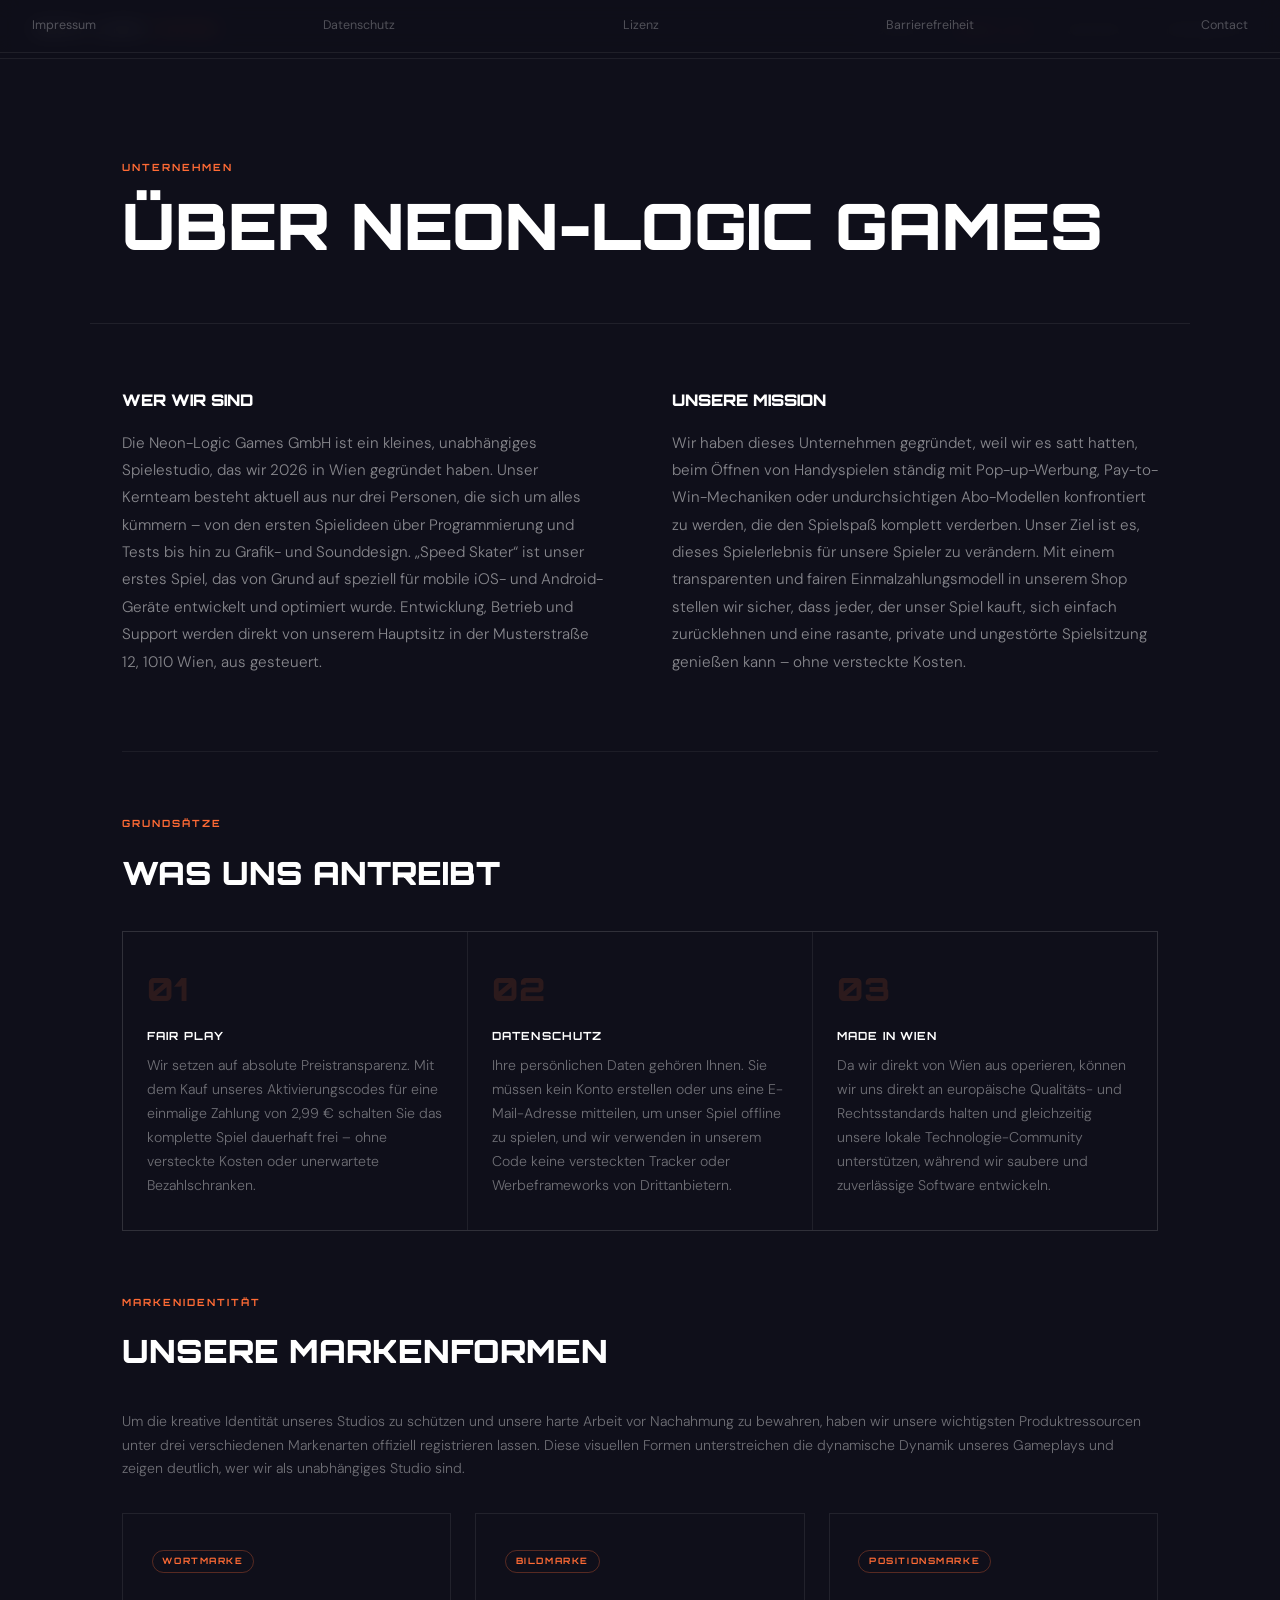
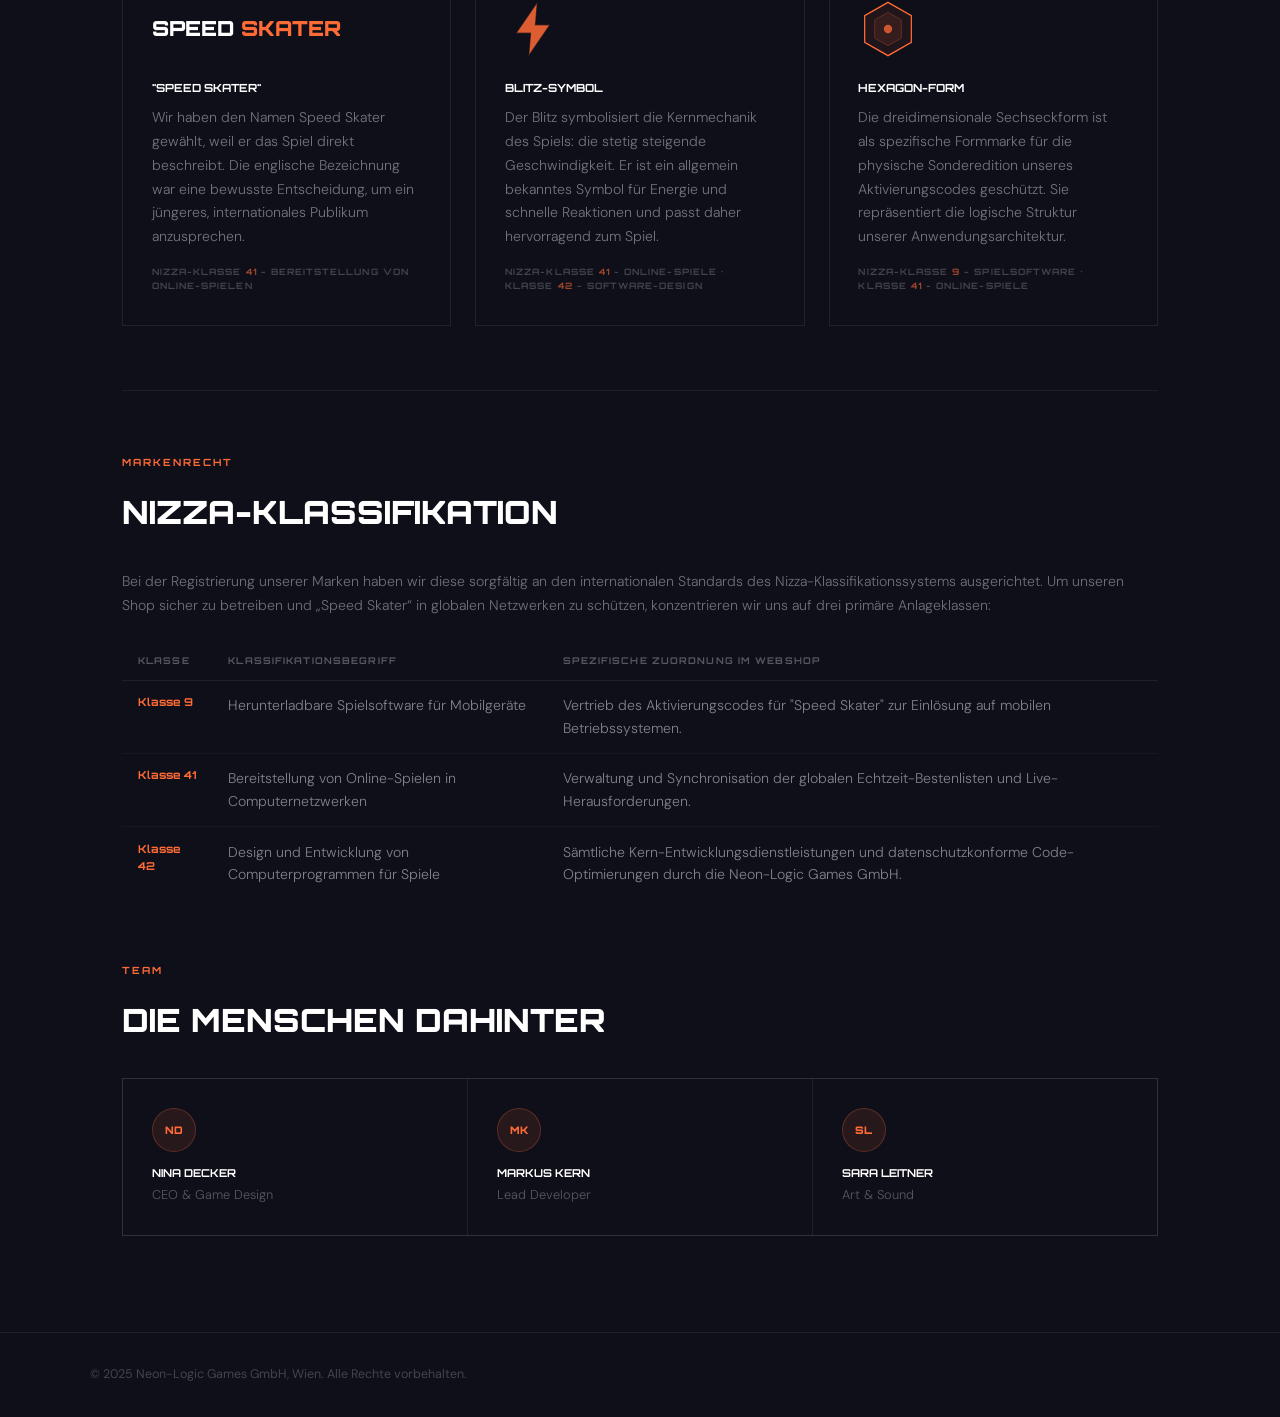
==== commit 27480202: "Finishing touches and full proj" ====
--- a/about.html
+++ b/about.html
@@ -31,11 +31,11 @@
         <div class="intro-grid">
             <div>
                 <h2>Wer wir sind</h2>
-                <p>TRANSLATE_SPOT_1</p>
+                <p>Die Neon-Logic Games GmbH ist ein kleines, unabhängiges Spielestudio, das wir 2026 in Wien gegründet haben. Unser Kernteam besteht aktuell aus nur drei Personen, die sich um alles kümmern – von den ersten Spielideen über Programmierung und Tests bis hin zu Grafik- und Sounddesign. „Speed ​​Skater“ ist unser erstes Spiel, das von Grund auf speziell für mobile iOS- und Android-Geräte entwickelt und optimiert wurde. Entwicklung, Betrieb und Support werden direkt von unserem Hauptsitz in der Musterstraße 12, 1010 Wien, aus gesteuert.</p>
             </div>
             <div>
                 <h2>Unsere Mission</h2>
-                <p>TRANSLATE_SPOT_2</p>
+                <p>Wir haben dieses Unternehmen gegründet, weil wir es satt hatten, beim Öffnen von Handyspielen ständig mit Pop-up-Werbung, Pay-to-Win-Mechaniken oder undurchsichtigen Abo-Modellen konfrontiert zu werden, die den Spielspaß komplett verderben. Unser Ziel ist es, dieses Spielerlebnis für unsere Spieler zu verändern. Mit einem transparenten und fairen Einmalzahlungsmodell in unserem Shop stellen wir sicher, dass jeder, der unser Spiel kauft, sich einfach zurücklehnen und eine rasante, private und ungestörte Spielsitzung genießen kann – ohne versteckte Kosten.</p>
             </div>
         </div>
 
@@ -46,17 +46,17 @@
                 <div class="value-card">
                     <span class="value-number">01</span>
                     <div class="value-title">Fair Play</div>
-                    <p class="value-text">VALUES_1</p>
+                    <p class="value-text">Wir setzen auf absolute Preistransparenz. Mit dem Kauf unseres Aktivierungscodes für eine einmalige Zahlung von 2,99 € schalten Sie das komplette Spiel dauerhaft frei – ohne versteckte Kosten oder unerwartete Bezahlschranken.</p>
                 </div>
                 <div class="value-card">
                     <span class="value-number">02</span>
                     <div class="value-title">Datenschutz</div>
-                    <p class="value-text">VALUES_2</p>
+                    <p class="value-text">Ihre persönlichen Daten gehören Ihnen. Sie müssen kein Konto erstellen oder uns eine E-Mail-Adresse mitteilen, um unser Spiel offline zu spielen, und wir verwenden in unserem Code keine versteckten Tracker oder Werbeframeworks von Drittanbietern.</p>
                 </div>
                 <div class="value-card">
                     <span class="value-number">03</span>
                     <div class="value-title">Made in Wien</div>
-                    <p class="value-text">VALUES_3</p>
+                    <p class="value-text">Da wir direkt von Wien aus operieren, können wir uns direkt an europäische Qualitäts- und Rechtsstandards halten und gleichzeitig unsere lokale Technologie-Community unterstützen, während wir saubere und zuverlässige Software entwickeln.</p>
                 </div>
             </div>
         </div>
@@ -64,7 +64,7 @@
         <div class="brands-section">
             <span class="eyebrow">Markenidentität</span>
             <h2 class="section-heading">Unsere Markenformen</h2>
-            <p class="brand-description" style="color:rgba(255,255,255,0.4); margin-bottom:2rem;">TRANSLATE_SPOT_3</p>
+            <p class="brand-description" style="color:rgba(255,255,255,0.4); margin-bottom:2rem;">Um die kreative Identität unseres Studios zu schützen und unsere harte Arbeit vor Nachahmung zu bewahren, haben wir unsere wichtigsten Produktressourcen unter drei verschiedenen Markenarten offiziell registrieren lassen. Diese visuellen Formen unterstreichen die dynamische Dynamik unseres Gameplays und zeigen deutlich, wer wir als unabhängiges Studio sind.</p>
 
             <div class="brands-grid">
                 <div class="brand-card">
@@ -109,7 +109,7 @@
         <div class="nizza-section">
             <span class="eyebrow">Markenrecht</span>
             <h2 class="section-heading">Nizza-Klassifikation</h2>
-            <p class="brand-description" style="color:rgba(255,255,255,0.4); margin-bottom:1rem;">TRANSLATE_SPOT_4</p>
+            <p class="brand-description" style="color:rgba(255,255,255,0.4); margin-bottom:1rem;">Bei der Registrierung unserer Marken haben wir diese sorgfältig an den internationalen Standards des Nizza-Klassifikationssystems ausgerichtet. Um unseren Shop sicher zu betreiben und „Speed ​​Skater“ in globalen Netzwerken zu schützen, konzentrieren wir uns auf drei primäre Anlageklassen:</p>
             <table>
                 <thead>
                     <tr>
